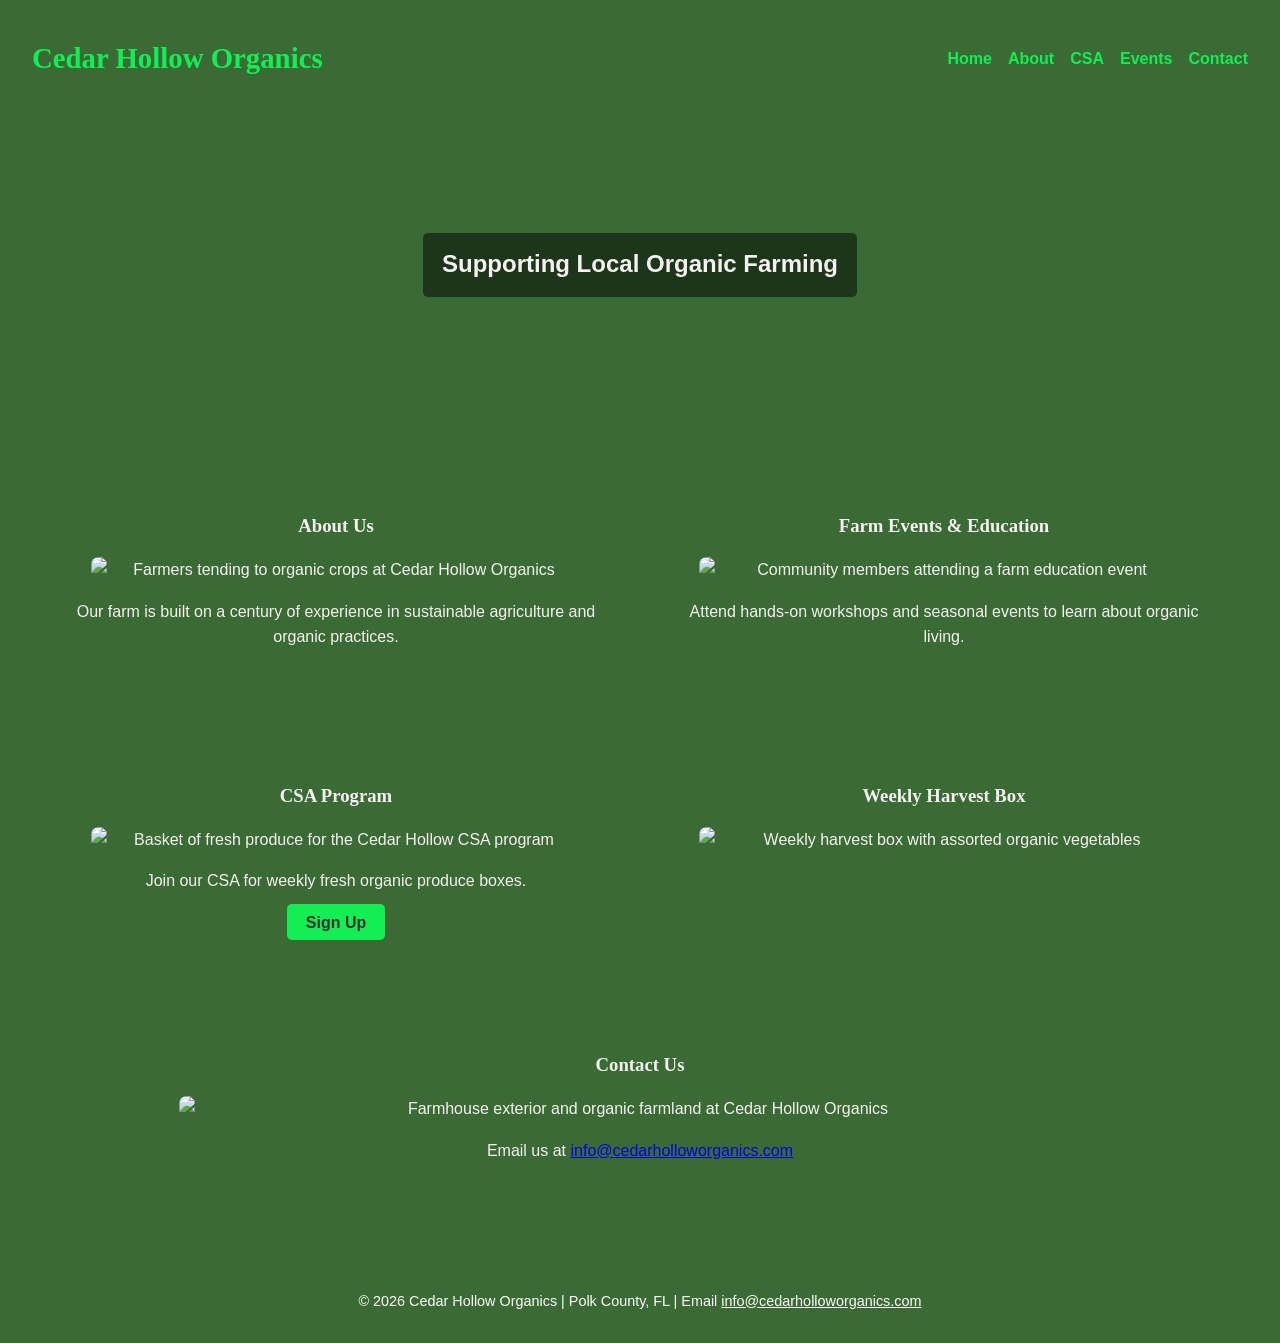
==== index.html @ 66ccaea2 "Add files via upload" ====
<!DOCTYPE html>
<html lang="en">
<head>
  <meta charset="UTF-8" />
  <meta name="viewport" content="width=device-width, initial-scale=1.0" />
  <title>Cedar Hollow Organics | Supporting Local Organic Farming</title>
  <meta name="description" content="Cedar Hollow Organics is a certified organic farm offering CSA memberships, fresh produce boxes, and educational farm events." />
  <link rel="stylesheet" href="style.css" />
</head>
<body>
  <!-- Header & Navigation -->
  <header>
    <h1>Cedar Hollow Organics</h1>
    <nav>
      <button class="menu-toggle" aria-label="Menu">&#9776;</button>
      <ul class="nav-list">
        <li><a href="index.html">Home</a></li>
        <li><a href="about.html">About</a></li>
        <li><a href="csa.html">CSA</a></li>
        <li><a href="events.html">Events</a></li>
        <li><a href="contact.html">Contact</a></li>
      </ul>
    </nav>
  </header>

  <!-- Hero Section -->
  <section class="hero">
    <h2>Supporting Local Organic Farming</h2>
  </section>

  <!-- Main Content -->
  <main>
    <!-- About Us -->
    <section id="about">
      <h3>About Us</h3>
      <div class="home-image-container">
        <img src="images/about_us.jpeg" alt="Farmers tending to organic crops at Cedar Hollow Organics" />
      </div>
      <p>Our farm is built on a century of experience in sustainable agriculture and organic practices.</p>
    </section>

    <!-- Events & Education -->
    <section id="events">
      <h3>Farm Events & Education</h3>
      <div class="home-image-container">
        <img src="images/events.jpeg" alt="Community members attending a farm education event" />
      </div>
      <p>Attend hands-on workshops and seasonal events to learn about organic living.</p>
    </section>

    <!-- CSA Program -->
    <section id="csa">
      <h3>CSA Program</h3>
      <div class="home-image-container">
        <img src="images/csa_program.jpeg" alt="Basket of fresh produce for the Cedar Hollow CSA program" />
      </div>
      <p>Join our CSA for weekly fresh organic produce boxes.</p>
      <a href="csa.html" class="button">Sign Up</a>
    </section>

    <!-- Weekly Harvest Box -->
    <section id="harvest">
      <h3>Weekly Harvest Box</h3>
      <div class="home-image-container">
        <img src="images/harvest_box.jpeg" alt="Weekly harvest box with assorted organic vegetables" />
      </div>
    </section>

    <!-- Contact -->
    <section id="contact">
      <h3>Contact Us</h3>
      <div class="home-image-container contact-home-image">
        <img src="images/contact.jpeg" alt="Farmhouse exterior and organic farmland at Cedar Hollow Organics" />
      </div>
      <p>Email us at <a href="mailto:info@cedarholloworganics.com">info@cedarholloworganics.com</a></p>
    </section>
  </main>

  <!-- Footer -->
  <footer>
    <p>© 2026 Cedar Hollow Organics | Polk County, FL | 
      Email <a href="mailto:info@cedarholloworganics.com">info@cedarholloworganics.com</a>
    </p>
  </footer>

  <!-- Mobile Menu Script -->
  <script>
    const menuToggle = document.querySelector('.menu-toggle');
    const navList = document.querySelector('.nav-list');
    menuToggle.addEventListener('click', () => {
      navList.classList.toggle('show');
    });
  </script>
</body>
</html>
---- style.css ----
/* === Base Styles === */
body {
  font-family: "Open Sans", sans-serif;
  margin: 0;
  background-color: #3B6B35;
  color: #f7f2f2;
  line-height: 1.6;
}

/* === Header & Navigation === */
header {
  background: #3B6B35;
  color: rgb(19, 238, 84);
  display: flex;
  justify-content: space-between;
  align-items: center;
  padding: 1rem 2rem;
}

header h1 {
  font-family: "Lora", serif;
  font-size: 1.8em;
}

nav ul {
  list-style: none;
  display: flex;
  gap: 1rem;
  margin: 0;
}

nav a {
  color: rgb(19, 238, 84);
  text-decoration: none;
  font-weight: bold;
  transition: color 0.3s;
}

nav a:hover {
  color: #450ae6;
}

.menu-toggle {
  display: none;
  background: none;
  border: none;
  color: rgb(19, 238, 84);
  font-size: 2rem;
  cursor: pointer;
}

/* === Hero Sections === */
.hero,
.about-hero,
.csa-hero,
.events-hero,
.contact-hero {
  color: #f7f2f2;
  text-align: center;
  padding: 6rem 1rem;
}

.hero {
  background: url("images/hero_image.jpeg") center/cover no-repeat;
}

.about-hero {
  background: url("images/about_us.jpeg") center/cover no-repeat;
}

.csa-hero {
  background: url("images/csa_program.jpeg") center/cover no-repeat;
}

.events-hero {
  background: url("images/events.jpeg") center/cover no-repeat;
}

.contact-hero {
  background: url("images/contact.jpeg") center/cover no-repeat;
}

.hero h2,
.about-hero h2,
.csa-hero h2,
.events-hero h2,
.contact-hero h2 {
  background: rgba(0, 0, 0, 0.5);
  padding: 0.8rem 1.2rem;
  border-radius: 5px;
  display: inline-block;
}

/* === Main Content Sections === */
main {
  display: grid;
  grid-template-columns: repeat(2, 1fr);
  grid-gap: 2rem;
  padding: 3rem;
}

main section {
  padding: 2rem 1rem;
  text-align: center;
}

main section h3 {
  color: #f7f2f2;
  font-family: "Lora", serif;
  margin-bottom: 1rem;
}

/* === Contact Section Overrides for Centering === */
#contact {
  grid-column: 1 / -1; /* Span all columns */
  text-align: center;  /* Center text */
}

#contact .home-image-container {
  margin-left: auto;
  margin-right: auto;
  max-width: 80%; /* Adjust as needed */
}

/* === Image Container === */
.home-image-container {
  display: block;
  margin: 1rem auto;
  max-width: 90%; /* change this to adjust image width */
}

.home-image-container img {
  width: 100%; /* makes image fill container */
  height: auto;
  border-radius: 8px;
  display: block;
}

/* === Buttons === */
.button {
  background: rgb(19, 238, 84);
  color: #333;
  padding: 0.6rem 1.2rem;
  border-radius: 5px;
  text-decoration: none;
  font-weight: bold;
}

.button:hover {
  background: #450ae6;
  color: white;
}

/* === Forms === */
form {
  max-width: 600px;
  margin: 2rem auto;
  text-align: left;
}

form label {
  display: block;
  font-weight: bold;
  margin-top: 1rem;
}

form input,
form textarea {
  width: 100%;
  padding: 0.6rem;
  margin-top: 0.4rem;
  border: 1px solid rgb(19, 238, 84);
  border-radius: 4px;
}

form button {
  background: #450ae6;
  color: #333;
  padding: 0.6rem 1.2rem;
  border: none;
  border-radius: 5px;
  margin-top: 1rem;
  font-weight: bold;
}

form button:hover {
  background: #3B6B35;
  color: white;
}

/* === Footer === */
footer {
  background: #3B6B35;
  color: white;
  text-align: center;
  padding: 1rem;
  font-size: 0.9em;
}

footer a {
  color: white;
  text-decoration: underline;
}

footer a:hover {
  color: #450ae6;
}

/* === Responsive === */
@media (max-width: 600px) {
  nav ul {
    display: none;
    flex-direction: column;
    background: #3B6B35;
    width: 100%;
  }

  nav ul.show {
    display: flex;
  }

  .menu-toggle {
    display: inline-block;
  }

  header {
    flex-direction: column;
    align-items: flex-start;
  }

  main {
    display: block;
    padding: 1rem;
  }
}

@media (min-width: 900px) {
}
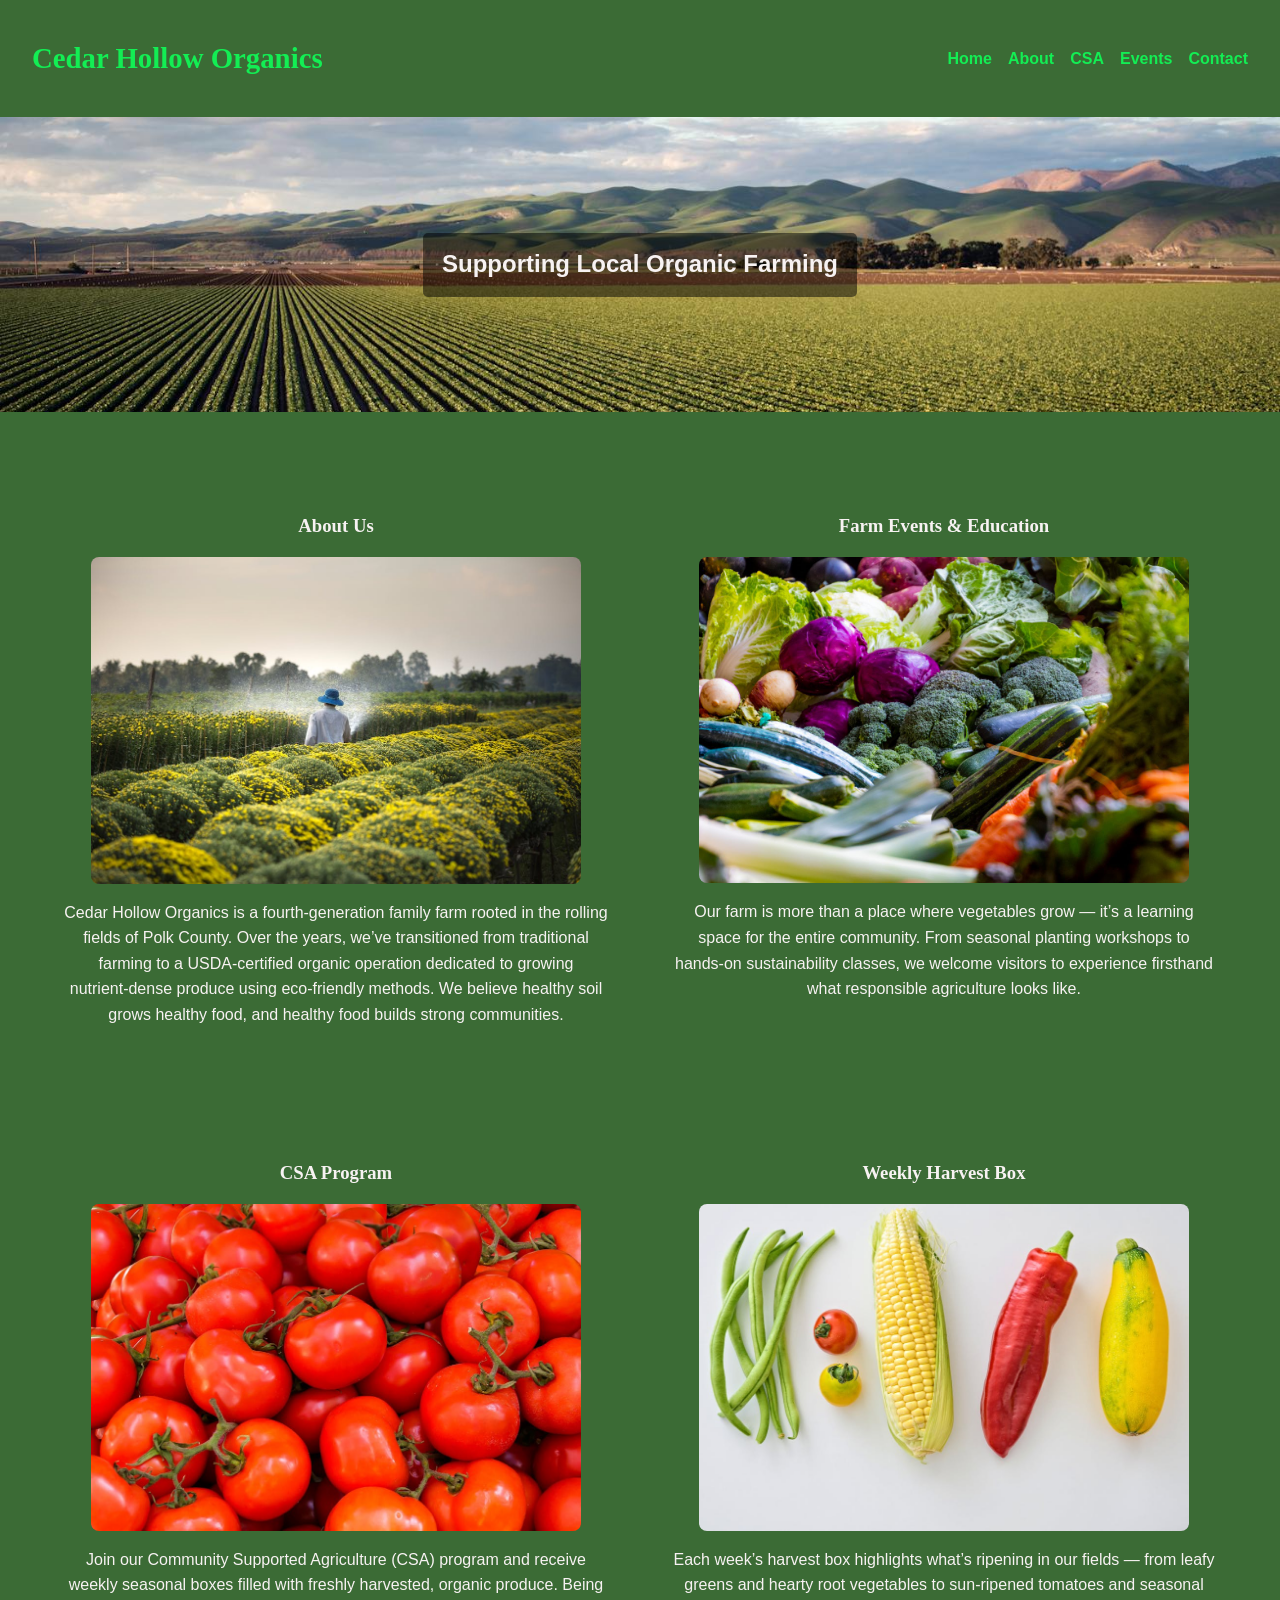
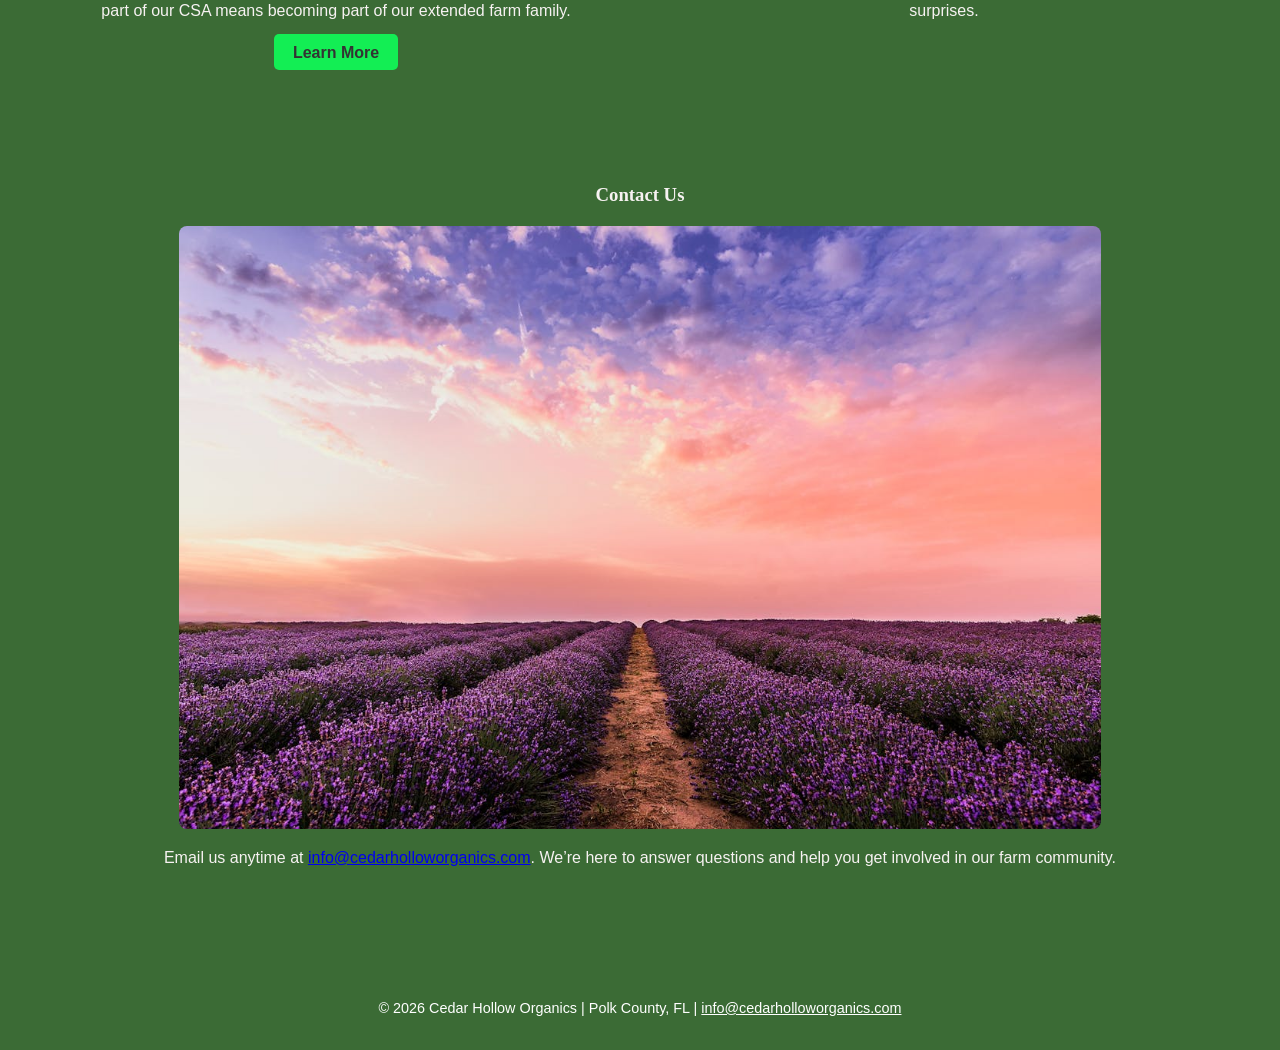
==== commit 92d7e48a: "Revise index.html for updated content and structure Updated the content and structure of the index.h" ====
--- a/index.html
+++ b/index.html
@@ -1,95 +1,87 @@
 <!DOCTYPE html>
 <html lang="en">
 <head>
-  <meta charset="UTF-8" />
-  <meta name="viewport" content="width=device-width, initial-scale=1.0" />
-  <title>Cedar Hollow Organics | Supporting Local Organic Farming</title>
-  <meta name="description" content="Cedar Hollow Organics is a certified organic farm offering CSA memberships, fresh produce boxes, and educational farm events." />
-  <link rel="stylesheet" href="style.css" />
+  <meta charset="UTF-8">
+  <meta name="viewport" content="width=device-width, initial-scale=1.0">
+  <title>Cedar Hollow Organics | Home</title>
+  <meta name="description" content="Cedar Hollow Organics provides fresh organic produce, CSA memberships, and farm events for the Polk County community.">
+  <link rel="stylesheet" href="style.css">
 </head>
 <body>
-  <!-- Header & Navigation -->
-  <header>
-    <h1>Cedar Hollow Organics</h1>
-    <nav>
-      <button class="menu-toggle" aria-label="Menu">&#9776;</button>
-      <ul class="nav-list">
-        <li><a href="index.html">Home</a></li>
-        <li><a href="about.html">About</a></li>
-        <li><a href="csa.html">CSA</a></li>
-        <li><a href="events.html">Events</a></li>
-        <li><a href="contact.html">Contact</a></li>
-      </ul>
-    </nav>
-  </header>
 
-  <!-- Hero Section -->
-  <section class="hero">
-    <h2>Supporting Local Organic Farming</h2>
+<header>
+  <h1>Cedar Hollow Organics</h1>
+  <nav>
+    <button class="menu-toggle" aria-label="Menu">&#9776;</button>
+    <ul class="nav-list">
+      <li><a href="index.html">Home</a></li>
+      <li><a href="about.html">About</a></li>
+      <li><a href="csa.html">CSA</a></li>
+      <li><a href="events.html">Events</a></li>
+      <li><a href="contact.html">Contact</a></li>
+    </ul>
+  </nav>
+</header>
+
+<section class="hero">
+  <h2>Supporting Local Organic Farming</h2>
+</section>
+
+<main>
+
+  <section id="about">
+    <h3>About Us</h3>
+    <div class="home-image-container">
+      <img src="images/about_us.jpeg" alt="Farmers tending crops at Cedar Hollow Organics">
+    </div>
+    <p>Cedar Hollow Organics is a fourth‑generation family farm rooted in the rolling fields of Polk County. Over the years, we’ve transitioned from traditional farming to a USDA‑certified organic operation dedicated to growing nutrient‑dense produce using eco‑friendly methods. We believe healthy soil grows healthy food, and healthy food builds strong communities.</p>
   </section>
 
-  <!-- Main Content -->
-  <main>
-    <!-- About Us -->
-    <section id="about">
-      <h3>About Us</h3>
-      <div class="home-image-container">
-        <img src="images/about_us.jpeg" alt="Farmers tending to organic crops at Cedar Hollow Organics" />
-      </div>
-      <p>Our farm is built on a century of experience in sustainable agriculture and organic practices.</p>
-    </section>
+  <section id="events">
+    <h3>Farm Events & Education</h3>
+    <div class="home-image-container">
+      <img src="images/events.jpeg" alt="Community members attending a farm workshop">
+    </div>
+    <p>Our farm is more than a place where vegetables grow — it’s a learning space for the entire community. From seasonal planting workshops to hands‑on sustainability classes, we welcome visitors to experience firsthand what responsible agriculture looks like.</p>
+  </section>
 
-    <!-- Events & Education -->
-    <section id="events">
-      <h3>Farm Events & Education</h3>
-      <div class="home-image-container">
-        <img src="images/events.jpeg" alt="Community members attending a farm education event" />
-      </div>
-      <p>Attend hands-on workshops and seasonal events to learn about organic living.</p>
-    </section>
+  <section id="csa">
+    <h3>CSA Program</h3>
+    <div class="home-image-container">
+      <img src="images/csa_program.jpeg" alt="CSA produce box filled with fresh vegetables">
+    </div>
+    <p>Join our Community Supported Agriculture (CSA) program and receive weekly seasonal boxes filled with freshly harvested, organic produce. Being part of our CSA means becoming part of our extended farm family.</p>
+    <a href="csa.html" class="button">Learn More</a>
+  </section>
 
-    <!-- CSA Program -->
-    <section id="csa">
-      <h3>CSA Program</h3>
-      <div class="home-image-container">
-        <img src="images/csa_program.jpeg" alt="Basket of fresh produce for the Cedar Hollow CSA program" />
-      </div>
-      <p>Join our CSA for weekly fresh organic produce boxes.</p>
-      <a href="csa.html" class="button">Sign Up</a>
-    </section>
+  <section id="harvest">
+    <h3>Weekly Harvest Box</h3>
+    <div class="home-image-container">
+      <img src="images/harvest_box.jpeg" alt="Weekly harvest box with assorted organic produce">
+    </div>
+    <p>Each week’s harvest box highlights what’s ripening in our fields — from leafy greens and hearty root vegetables to sun‑ripened tomatoes and seasonal surprises.</p>
+  </section>
 
-    <!-- Weekly Harvest Box -->
-    <section id="harvest">
-      <h3>Weekly Harvest Box</h3>
-      <div class="home-image-container">
-        <img src="images/harvest_box.jpeg" alt="Weekly harvest box with assorted organic vegetables" />
-      </div>
-    </section>
+  <section id="contact">
+    <h3>Contact Us</h3>
+    <div class="home-image-container contact-home-image">
+      <img src="images/contact.jpeg" alt="Farmhouse exterior at Cedar Hollow Organics">
+    </div>
+    <p>Email us anytime at <a href="mailto:info@cedarholloworganics.com">info@cedarholloworganics.com</a>. We’re here to answer questions and help you get involved in our farm community.</p>
+  </section>
 
-    <!-- Contact -->
-    <section id="contact">
-      <h3>Contact Us</h3>
-      <div class="home-image-container contact-home-image">
-        <img src="images/contact.jpeg" alt="Farmhouse exterior and organic farmland at Cedar Hollow Organics" />
-      </div>
-      <p>Email us at <a href="mailto:info@cedarholloworganics.com">info@cedarholloworganics.com</a></p>
-    </section>
-  </main>
+</main>
 
-  <!-- Footer -->
-  <footer>
-    <p>© 2026 Cedar Hollow Organics | Polk County, FL | 
-      Email <a href="mailto:info@cedarholloworganics.com">info@cedarholloworganics.com</a>
-    </p>
-  </footer>
+<footer>
+  <p>© 2026 Cedar Hollow Organics | Polk County, FL | 
+    <a href="mailto:info@cedarholloworganics.com">info@cedarholloworganics.com</a></p>
+</footer>
 
-  <!-- Mobile Menu Script -->
-  <script>
-    const menuToggle = document.querySelector('.menu-toggle');
-    const navList = document.querySelector('.nav-list');
-    menuToggle.addEventListener('click', () => {
-      navList.classList.toggle('show');
-    });
-  </script>
+<script>
+const menuToggle=document.querySelector('.menu-toggle');
+const navList=document.querySelector('.nav-list');
+menuToggle.addEventListener('click',()=>{navList.classList.toggle('show');});
+</script>
+
 </body>
-</html>+</html>
